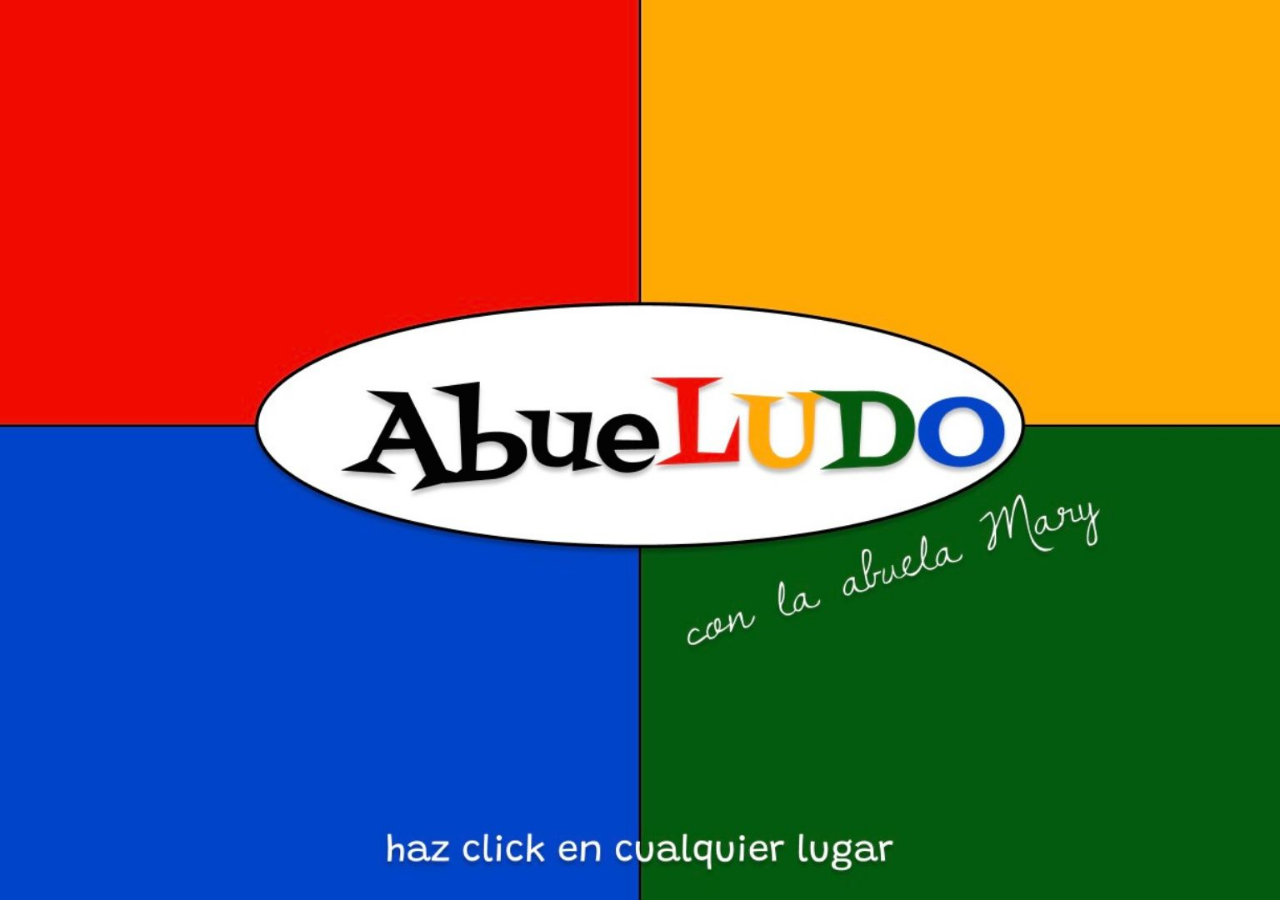
==== caja.html @ d7bb5929 "Push del webdoc" ====
<!DOCTYPE html>
<html lang="en">
<head>
    <meta charset="UTF-8">
    <meta name="viewport" content="width=device-width, initial-scale=1.0">
    <title>Document</title>
    <link rel="stylesheet" href="CSS/caja.css">
</head>
<body>
    
    <div class="container">
       
    </div>
</body>
</html>
---- CSS/caja.css ----
body {
    background-image: url('../img/abueludo.jpg');
    background-size: cover; /* Ajusta la imagen para que cubra todo el fondo */
    background-position: center; /* Centra la imagen */
    background-repeat: no-repeat; /* Evita que la imagen se repita */
    background-attachment: fixed; /* Fija la imagen al fondo */
}

.container {
    width: 100vw; /* Usa 100vw para el ancho completo */
    height: 100vh; /* Usa 100vh para la altura completa */
    display: flex;
    justify-content: center;
    align-items: center;
    color: white; /* Color del texto para contraste */
}
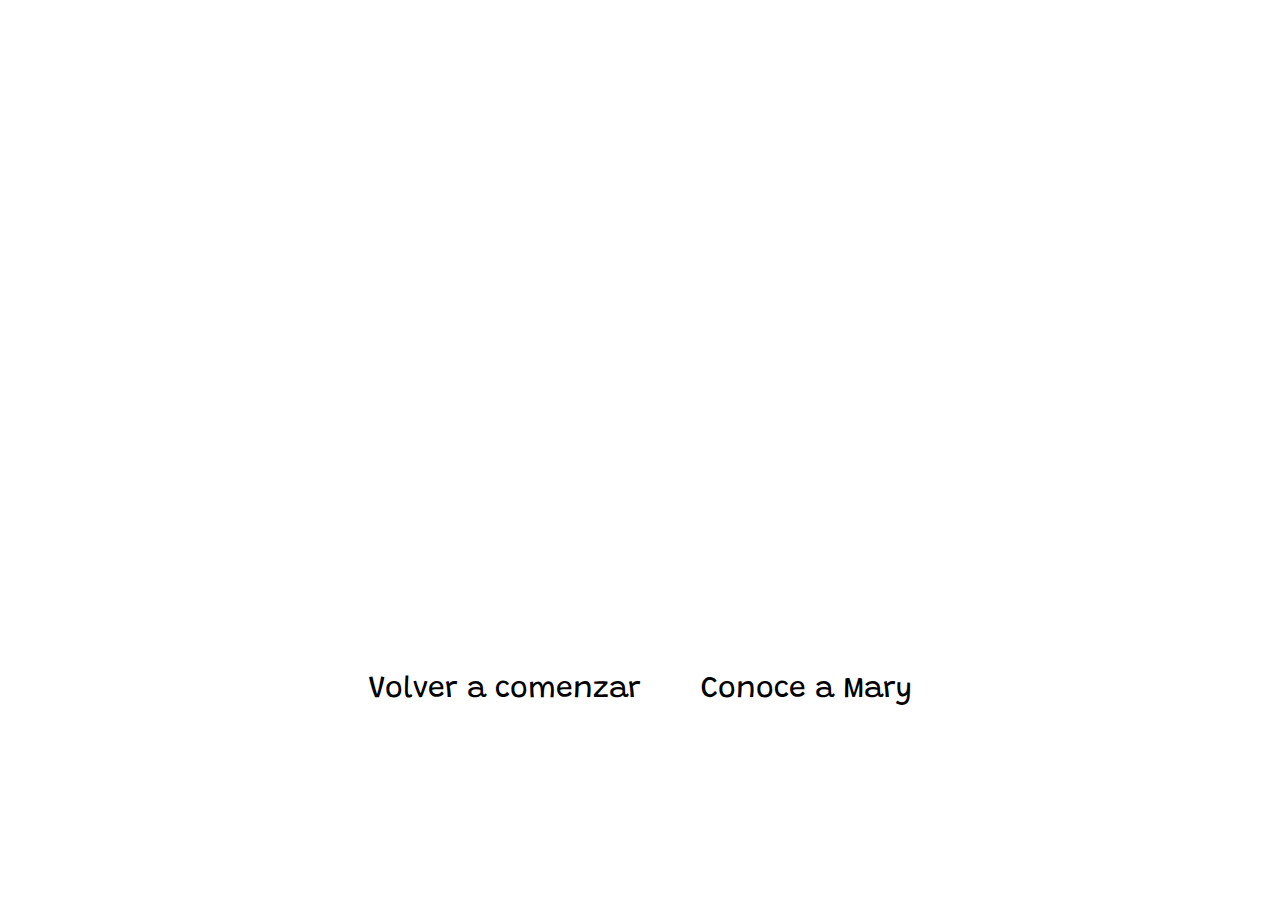
==== commit 502fd069: "ultimos cambios" ====
--- a/caja.html
+++ b/caja.html
@@ -9,6 +9,8 @@
 <body>
     
     <div class="container">
+        <a href="index.html" class="cerrar">Volver a comenzar</a>
+        <a href="https://drive.google.com/file/d/1wYFbptEFVCBZcL6qCEqSRNeqTSawWavU/view?usp=sharing " class="entrevista-boton">Conoce a Mary</a>
        
     </div>
 </body>
--- a/CSS/caja.css
+++ b/CSS/caja.css
@@ -1,16 +1,41 @@
+@import url('https://fonts.googleapis.com/css2?family=Grandstander:ital,wght@0,100..900;1,100..900&display=swap');
+
 body {
-    background-image: url('../img/abueludo.jpg');
+    background-image: url('../img/cajaludo.jpg');
     background-size: cover; /* Ajusta la imagen para que cubra todo el fondo */
     background-position: center; /* Centra la imagen */
     background-repeat: no-repeat; /* Evita que la imagen se repita */
     background-attachment: fixed; /* Fija la imagen al fondo */
+    height: 100vh; /* Asegura que el body tenga la altura completa de la ventana */
+    margin: 0; /* Elimina los márgenes predeterminados */
+    display: flex;
+    justify-content: center;
+    align-items: center;
 }
 
 .container {
-    width: 100vw; /* Usa 100vw para el ancho completo */
-    height: 100vh; /* Usa 100vh para la altura completa */
     display: flex;
     justify-content: center;
     align-items: center;
-    color: white; /* Color del texto para contraste */
+    gap: 20px; /* Espacio entre los botones */
 }
+
+.cerrar, .entrevista-boton {
+    color: black;
+    font-size: 30px;
+    padding: 10px 20px;
+    margin-top: 480px;
+    background-color: white;
+    font-family: 'Grandstander';
+    border-radius: 5px;
+    cursor: pointer;
+    border: none;
+    text-decoration: none;
+    transition: background-color 0.3s ease, color 0.3s ease;
+    user-select: none;
+}
+
+.cerrar:hover, .entrevista-boton:hover {
+    background-color: black;
+    color: white;
+}
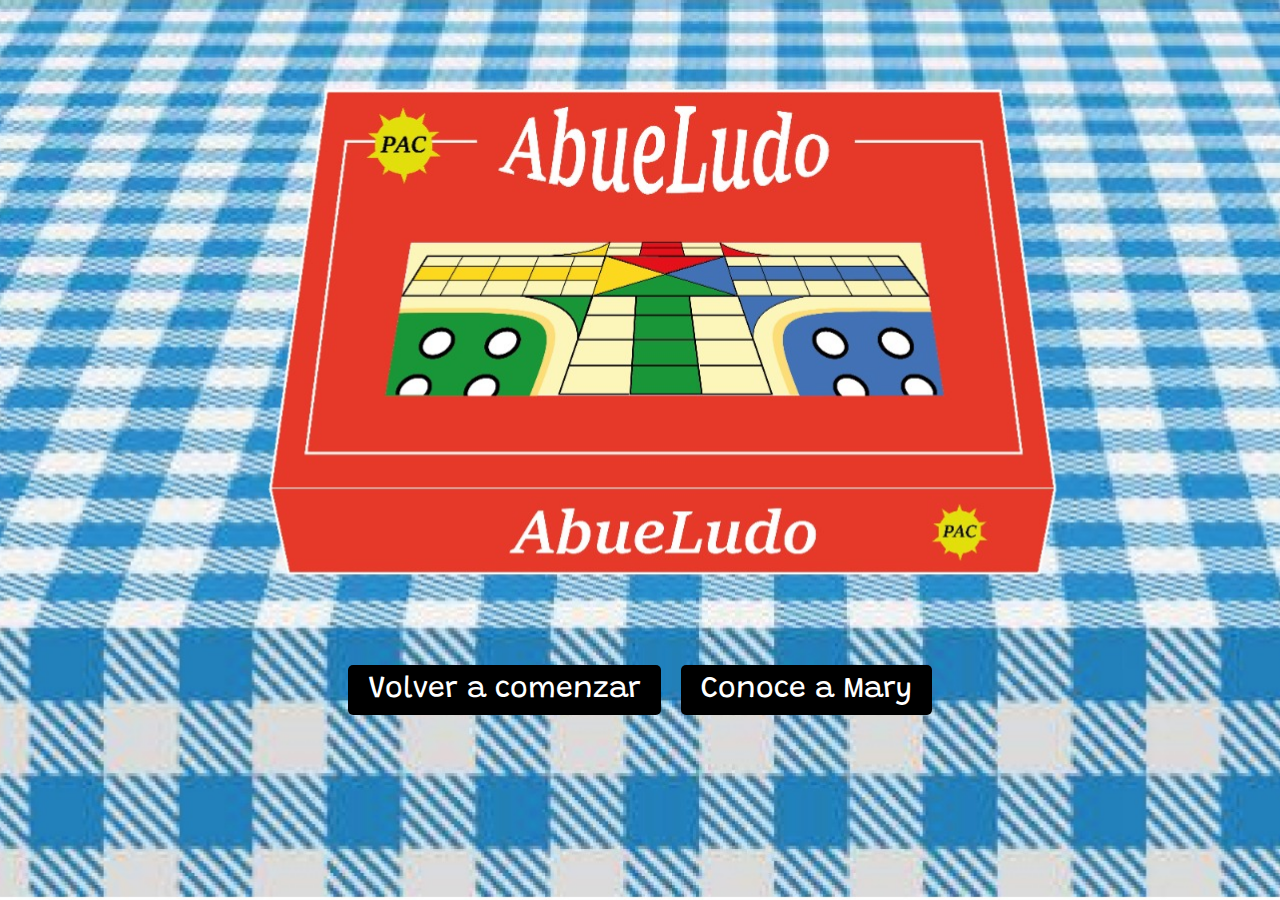
==== commit 0c9f7aed: "botones e imagen final" ====
--- a/caja.html
+++ b/caja.html
@@ -3,7 +3,7 @@
 <head>
     <meta charset="UTF-8">
     <meta name="viewport" content="width=device-width, initial-scale=1.0">
-    <title>Document</title>
+    <title>Caja cerrada</title>
     <link rel="stylesheet" href="CSS/caja.css">
 </head>
 <body>
--- a/CSS/caja.css
+++ b/CSS/caja.css
@@ -1,7 +1,7 @@
 @import url('https://fonts.googleapis.com/css2?family=Grandstander:ital,wght@0,100..900;1,100..900&display=swap');
 
 body {
-    background-image: url('../img/cajaludo.jpg');
+    background-image: url('../img/cajaludo.png');
     background-size: cover; /* Ajusta la imagen para que cubra todo el fondo */
     background-position: center; /* Centra la imagen */
     background-repeat: no-repeat; /* Evita que la imagen se repita */
@@ -21,11 +21,11 @@
 }
 
 .cerrar, .entrevista-boton {
-    color: black;
+    color: white;
     font-size: 30px;
     padding: 10px 20px;
     margin-top: 480px;
-    background-color: white;
+    background-color: black;
     font-family: 'Grandstander';
     border-radius: 5px;
     cursor: pointer;
@@ -36,6 +36,6 @@
 }
 
 .cerrar:hover, .entrevista-boton:hover {
-    background-color: black;
-    color: white;
+    background-color: white;
+    color: black;
 }
